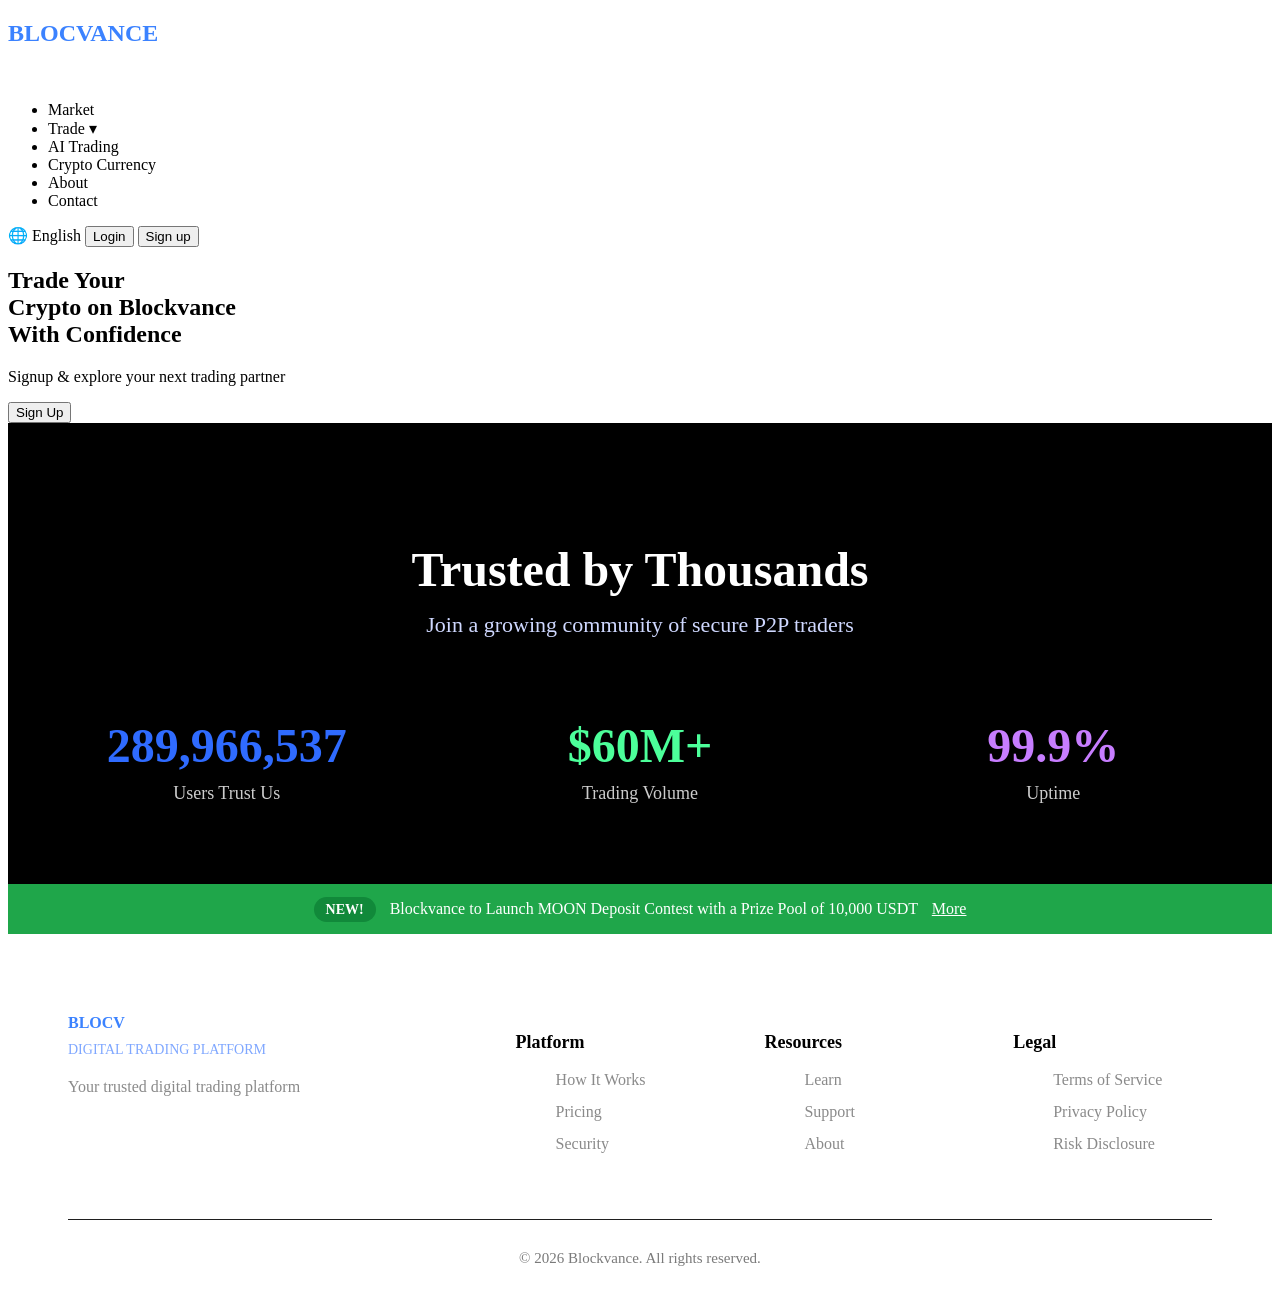
==== index.html @ 8c12515e "Add files via upload" ====
<!DOCTYPE html>
<html lang="en">
<head>
    <meta charset="UTF-8">
    <title>Blockvance - Digital Trading Platform</title>
    <link rel="stylesheet" href="style.css">
</head>
<body>

<!-- NAVBAR -->
<header>
    <div class="logo">
        <h2>BLOCVANCE</h2>
        <span>DIGITAL TRADING PLATFORM</span>
    </div>

    <nav>
        <ul>
            <li onclick="window.location.href='market.html'">Market</li>
            <li id="tradeBtn" onclick="toggleTradeDropdown(event)">
                Trade ▾
                <div class="trade-dropdown" id="tradeDropdown">
                    <a href="market.html">P2P</a>
                    <a href="spot.html">Spot Trading</a>
                </div>
            </li>
            <li onclick="window.location.href='ai-trading.html'">AI Trading</li>
            <li onclick="window.location.href='cypto.html'">Crypto Currency</li>
            <li onclick="window.location.href='about.html'">About</li>
            <li onclick="window.location.href='contact.html'">Contact</li>
        </ul>
    </nav>

    <div class="nav-buttons">
        <span class="lang">🌐 English</span>
        <button class="login" onclick="window.location.href='login.html'">Login</button>
        <button class="signup" onclick="window.location.href='signup.html'">Sign up</button>
    </div>
</header>


<!-- HERO SECTION -->
<section class="hero">

    <div class="left">

        <h1>
            Trade Your <br>
            Crypto on <span>Blockvance</span> <br>
            With Confidence
        </h1>

        <p>Signup & explore your next trading partner</p>

        <button class="big-signup" onclick="window.location.href='signup.html'">Sign Up</button>
    </div>

</section>

<!-- TRUSTED BY THOUSANDS SECTION -->
<section class="trusted-by-thousands">
    <div class="container">
        <h1>Trusted by Thousands</h1>
        <div class="subtitle">Join a growing community of secure P2P traders</div>

        <div class="stats">
            <div class="stat">
                <div id="userCount" class="stat-number blue">127,966,534</div>
                <div class="stat-label">Users Trust Us</div>
            </div>

            <div class="stat">
                <div class="stat-number green">$60M+</div>
                <div class="stat-label">Trading Volume</div>
            </div>

            <div class="stat">
                <div class="stat-number purple">99.9%</div>
                <div class="stat-label">Uptime</div>
            </div>
        </div>
    </div>
</section>

<style>
    .trusted-by-thousands {
        background: #000;
        color: #fff;
        padding: 80px 20px;
        text-align: center;
    }

    .trusted-by-thousands .container {
        width: 100%;
        max-width: 1200px;
        margin: 0 auto;
    }

    .trusted-by-thousands h1 {
        font-size: 48px;
        margin-bottom: 15px;
    }

    .trusted-by-thousands .subtitle {
        font-size: 22px;
        color: #cfd8ff;
        margin-bottom: 80px;
    }

    .trusted-by-thousands .stats {
        display: flex;
        justify-content: space-between;
        gap: 40px;
        flex-wrap: wrap;
    }

    .trusted-by-thousands .stat {
        flex: 1;
        min-width: 250px;
    }

    .trusted-by-thousands .stat-number {
        font-size: 48px;
        font-weight: bold;
        margin-bottom: 10px;
    }

    .trusted-by-thousands .blue {
        color: #2f6bff;
    }

    .trusted-by-thousands .green {
        color: #4cff9a;
    }

    .trusted-by-thousands .purple {
        color: #c77dff;
    }

    .trusted-by-thousands .stat-label {
        font-size: 18px;
        color: #cccccc;
    }
</style>

<script>
    let users = 289966534;
    const userCountElement = document.getElementById("userCount");

    function formatNumber(num) {
        return num.toLocaleString();
    }

    setInterval(() => {
        const increase = Math.floor(Math.random() * 50) + 1;
        users += increase;
        userCountElement.textContent = formatNumber(users);
    }, 1000);

    function toggleTradeDropdown(event) {
        event.stopPropagation();
        document.getElementById('tradeDropdown').classList.toggle('show');
    }

    window.addEventListener('click', function() {
        document.getElementById('tradeDropdown').classList.remove('show');
    });
</script>

<!-- ANNOUNCEMENT BAR -->
<div class="announcement">
    <span>NEW!</span>
    Blockvance to Launch MOON Deposit Contest with a Prize Pool of 10,000 USDT
    <a href="#">More</a>
</div>

<!-- FOOTER -->
<footer>
    <div class="footer-grid">

        <div>
            <div class="logo">BLOCV<span>ANCE</span></div>
            <div class="tagline">DIGITAL TRADING PLATFORM</div>
            <div class="description">
                Your trusted digital trading platform
            </div>
        </div>

        <div>
            <h3>Platform</h3>
            <ul>
                <li>How It Works</li>
                <li>Pricing</li>
                <li>Security</li>
            </ul>
        </div>

        <div>
            <h3>Resources</h3>
            <ul>
                <li>Learn</li>
                <li>Support</li>
                <li>About</li>
            </ul>
        </div>

        <div>
            <h3>Legal</h3>
            <ul>
                <li>Terms of Service</li>
                <li>Privacy Policy</li>
                <li>Risk Disclosure</li>
            </ul>
        </div>

    </div>

    <hr>

    <div class="copyright">
        © 2026 Blockvance. All rights reserved.
    </div>
</footer>

<style>
    /* TOP ANNOUNCEMENT BAR */
    .announcement {
        background: #1fa64a;
        color: #fff;
        text-align: center;
        padding: 16px 10px;
        font-size: 16px;
    }

    .announcement span {
        background: #11893a;
        padding: 5px 12px;
        border-radius: 20px;
        margin-right: 10px;
        font-weight: bold;
        font-size: 14px;
    }

    .announcement a {
        color: #ffffff;
        text-decoration: underline;
        margin-left: 10px;
        font-weight: 500;
    }

    /* Trade Dropdown */
    .trade-dropdown {
        display: none;
        position: absolute;
        top: 100%;
        left: 0;
        background-color: #111827;
        border-radius: 8px;
        min-width: 150px;
        box-shadow: 0 5px 15px rgba(0,0,0,0.5);
        z-index: 1000;
        margin-top: 10px;
    }

    .trade-dropdown a {
        display: block;
        padding: 12px 20px;
        color: white;
        text-decoration: none;
        transition: background 0.3s;
    }

    .trade-dropdown a:hover {
        background-color: #1f2937;
    }

    #tradeBtn {
        position: relative;
    }

    .trade-dropdown.show {
        display: block;
    }

    /* FOOTER */
    footer {
        padding: 80px 60px 30px;
        max-width: 1400px;
        margin: auto;
    }

    .footer-grid {
        display: grid;
        grid-template-columns: 2fr 1fr 1fr 1fr;
        gap: 50px;
    }

    .logo {
        font-size: 16px;
        font-weight: bold;
        color: #3b82ff;
        margin-bottom: 10px;
    }

    .logo span {
        color: #ffffff;
    }

    .tagline {
        font-size: 14px;
        color: #7fa7ff;
        margin-bottom: 20px;
    }

    .description {
        color: #8a8a8a;
        font-size: 16px;
        max-width: 300px;
    }

    footer h3 {
        font-size: 18px;
        margin-bottom: 18px;
    }

    footer ul {
        list-style: none;
    }

    footer ul li {
        margin-bottom: 14px;
        color: #8a8a8a;
        font-size: 16px;
        cursor: pointer;
    }

    footer ul li:hover {
        color: #ffffff;
    }

    footer hr {
        border: none;
        border-top: 1px solid #1f1f1f;
        margin: 50px 0 30px;
    }

    .copyright {
        text-align: center;
        color: #7a7a7a;
        font-size: 15px;
    }

    /* RESPONSIVE */
    @media (max-width: 900px) {
        .footer-grid {
            grid-template-columns: 1fr 1fr;
        }
    }

    @media (max-width: 600px) {
        .footer-grid {
            grid-template-columns: 1fr;
        }
    }
</style>

</body>
</html>
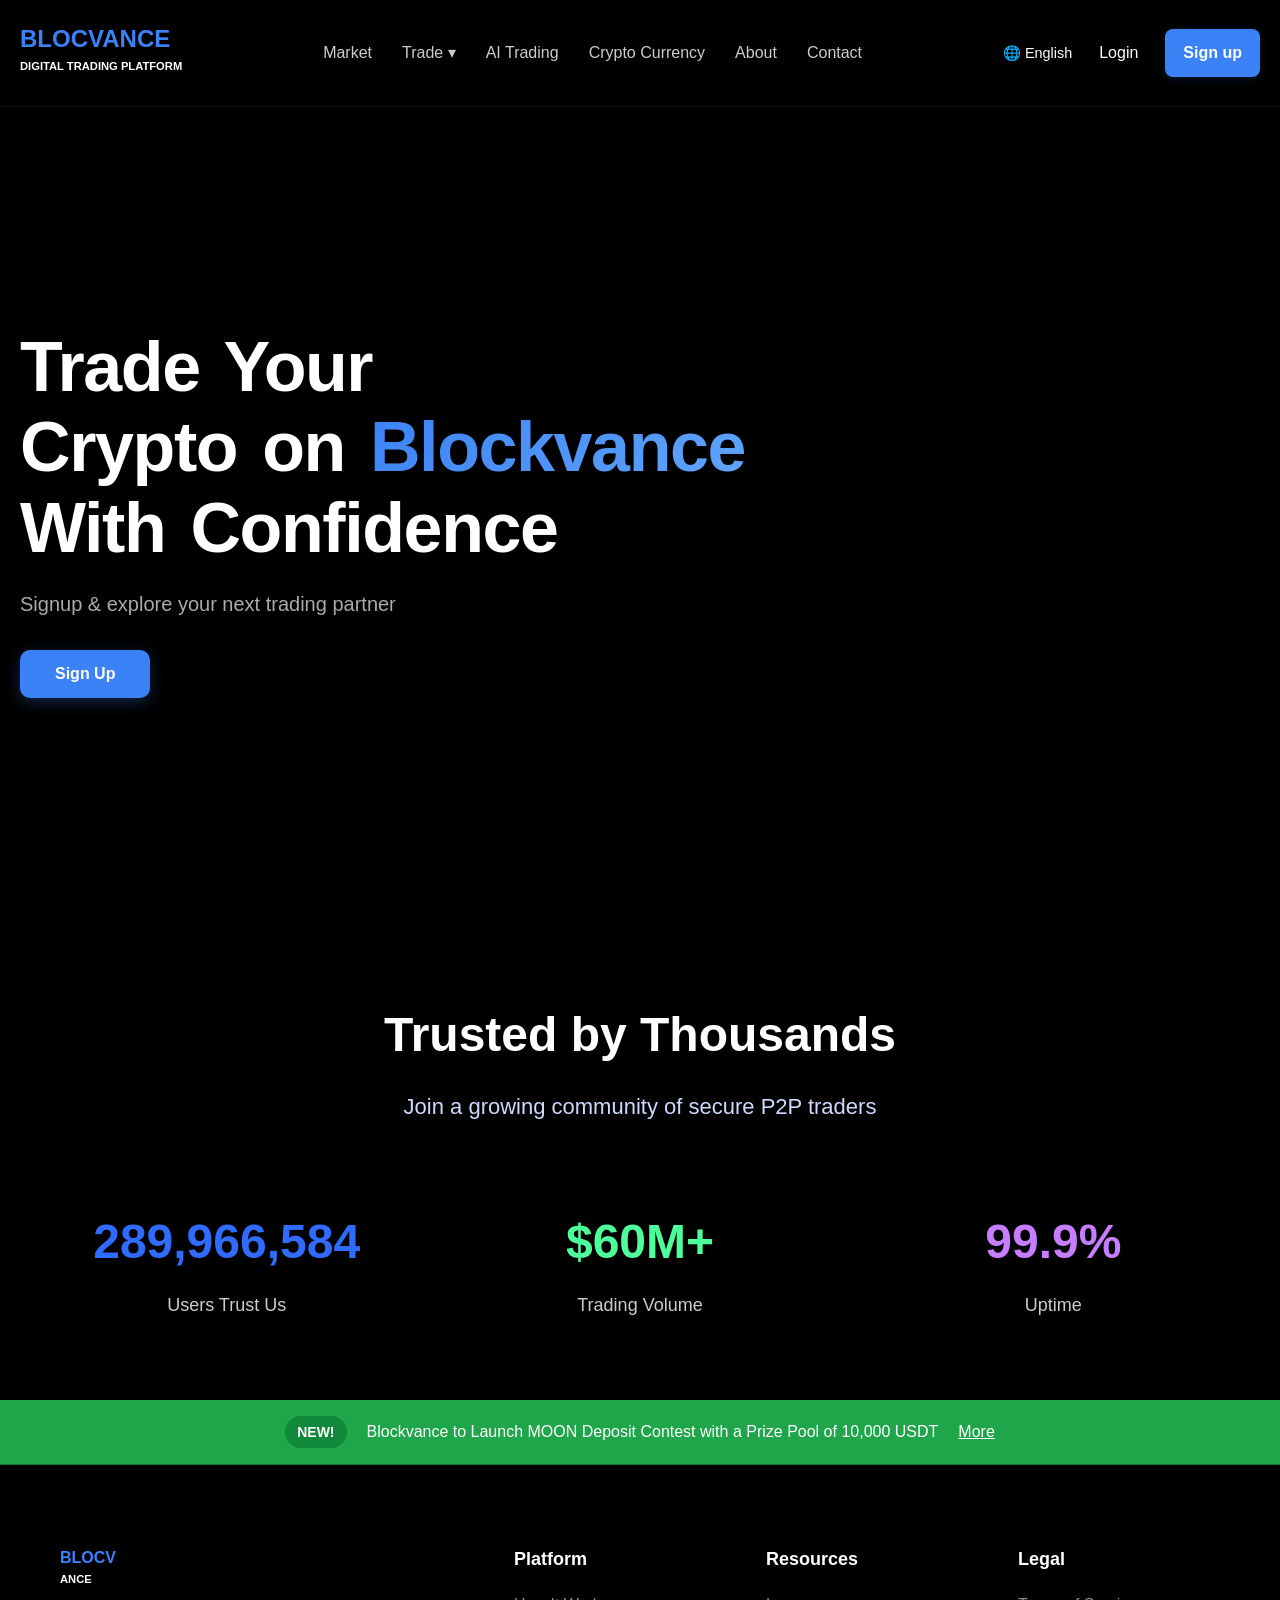
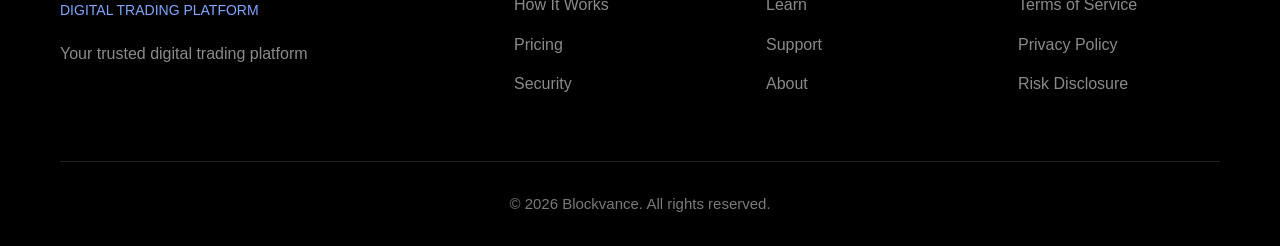
==== commit 71ab2742: "Add files via upload" ====
--- a/index.html
+++ b/index.html
@@ -2,6 +2,11 @@
 <html lang="en">
 <head>
     <meta charset="UTF-8">
+    <meta name="viewport" content="width=device-width, initial-scale=1.0, maximum-scale=5.0, user-scalable=yes, viewport-fit=cover">
+    <meta name="description" content="Blockvance - Digital Crypto Trading Platform">
+    <meta name="theme-color" content="#000000">
+    <meta name="apple-mobile-web-app-capable" content="yes">
+    <meta name="apple-mobile-web-app-status-bar-style" content="black-translucent">
     <title>Blockvance - Digital Trading Platform</title>
     <link rel="stylesheet" href="style.css">
 </head>
@@ -14,7 +19,13 @@
         <span>DIGITAL TRADING PLATFORM</span>
     </div>
 
-    <nav>
+    <button class="menu-toggle" id="menuToggle" aria-label="Toggle menu">
+        <span></span>
+        <span></span>
+        <span></span>
+    </button>
+
+    <nav id="mobileNav">
         <ul>
             <li onclick="window.location.href='market.html'">Market</li>
             <li id="tradeBtn" onclick="toggleTradeDropdown(event)">
@@ -157,6 +168,28 @@
         userCountElement.textContent = formatNumber(users);
     }, 1000);
 
+    // Mobile Menu Toggle
+    const menuToggle = document.getElementById('menuToggle');
+    const mobileNav = document.getElementById('mobileNav');
+
+    if (menuToggle) {
+        menuToggle.addEventListener('click', function() {
+            mobileNav.classList.toggle('active');
+            menuToggle.classList.toggle('active');
+        });
+    }
+
+    // Close menu when nav item is clicked
+    const navLinks = mobileNav.querySelectorAll('a, li');
+    navLinks.forEach(link => {
+        link.addEventListener('click', function() {
+            if (!link.classList.contains('trade-dropdown')) {
+                mobileNav.classList.remove('active');
+                if (menuToggle) menuToggle.classList.remove('active');
+            }
+        });
+    });
+
     function toggleTradeDropdown(event) {
         event.stopPropagation();
         document.getElementById('tradeDropdown').classList.toggle('show');
--- a/style.css
+++ b/style.css
@@ -0,0 +1,951 @@
+* {
+    margin: 0;
+    padding: 0;
+    box-sizing: border-box;
+    font-family: -apple-system, BlinkMacSystemFont, 'Segoe UI', 'Roboto', 'Oxygen', 'Ubuntu', 'Cantarell', sans-serif;
+}
+
+html {
+    font-size: 16px;
+}
+
+body {
+    background: #000;
+    color: white;
+    line-height: 1.6;
+    -webkit-font-smoothing: antialiased;
+    -moz-osx-font-smoothing: grayscale;
+    scroll-behavior: smooth;
+}
+
+/* HEADER */
+header {
+    display: flex;
+    justify-content: space-between;
+    align-items: center;
+    padding: 20px 20px;
+    flex-wrap: wrap;
+    background: #000;
+    position: sticky;
+    top: 0;
+    z-index: 1000;
+    border-bottom: 1px solid #111;
+}
+
+.logo h2 {
+    color: #3b82f6;
+    font-size: 1.5rem;
+}
+
+.logo span {
+    font-size: 0.7rem;
+    color: #aaa;
+    display: block;
+}
+
+nav {
+    flex: 1;
+    display: flex;
+    justify-content: center;
+}
+
+nav ul {
+    display: flex;
+    gap: 30px;
+    list-style: none;
+    color: #ccc;
+    flex-wrap: wrap;
+    align-items: center;
+}
+
+nav ul li {
+    font-size: 1rem;
+    cursor: pointer;
+    white-space: nowrap;
+    transition: all 0.3s ease;
+    padding: 8px 5px;
+}
+
+nav ul li:hover {
+    color: #3b82f6;
+}
+
+.nav-buttons {
+    display: flex;
+    align-items: center;
+    gap: 15px;
+    margin-left: auto;
+}
+
+.lang {
+    font-size: 0.9rem;
+    white-space: nowrap;
+}
+
+.login {
+    background: none;
+    border: none;
+    color: white;
+    cursor: pointer;
+    font-size: 1rem;
+    padding: 8px 12px;
+    min-height: 48px;
+    min-width: 48px;
+    display: flex;
+    align-items: center;
+    transition: all 0.3s ease;
+    border-radius: 8px;
+}
+
+.login:hover {
+    background: rgba(59, 130, 246, 0.1);
+    color: #3b82f6;
+}
+
+.login:active {
+    transform: scale(0.95);
+}
+
+.signup {
+    background: #3b82f6;
+    border: none;
+    padding: 10px 18px;
+    border-radius: 8px;
+    color: white;
+    cursor: pointer;
+    font-size: 1rem;
+    min-height: 48px;
+    min-width: 48px;
+    transition: all 0.3s ease;
+    font-weight: 600;
+    box-shadow: 0 2px 8px rgba(59, 130, 246, 0.2);
+}
+
+.signup:hover {
+    background: #2563eb;
+    box-shadow: 0 4px 12px rgba(59, 130, 246, 0.3);
+}
+
+.signup:active {
+    transform: scale(0.95);
+}
+
+/* HERO */
+.hero {
+    display: flex;
+    justify-content: space-between;
+    align-items: center;
+    padding: 40px 20px;
+    min-height: 90vh;
+    gap: 20px;
+    position: relative;
+}
+
+/* LEFT SIDE */
+.left {
+    flex: 1;
+    z-index: 1;
+}
+
+.left h1 {
+    font-size: clamp(1.8rem, 8vw, 70px);
+    line-height: 1.15;
+    margin-bottom: 20px;
+    word-spacing: 0.1em;
+    font-weight: 700;
+    letter-spacing: -0.02em;
+}
+
+.left span {
+    color: #3b82f6;
+    background: linear-gradient(135deg, #3b82f6 0%, #60a5fa 100%);
+    -webkit-background-clip: text;
+    -webkit-text-fill-color: transparent;
+    background-clip: text;
+}
+
+.left p {
+    margin-top: 20px;
+    color: #aaa;
+    font-size: clamp(1rem, 3vw, 20px);
+    line-height: 1.6;
+}
+
+.big-signup {
+    margin-top: 30px;
+    padding: 15px 35px;
+    font-size: 1rem;
+    background: #3b82f6;
+    border: none;
+    border-radius: 10px;
+    color: white;
+    cursor: pointer;
+    min-height: 48px;
+    min-width: 48px;
+    transition: all 0.3s ease;
+    font-weight: 600;
+    box-shadow: 0 4px 15px rgba(59, 130, 246, 0.3);
+}
+
+.big-signup:hover {
+    background: #2563eb;
+    box-shadow: 0 6px 20px rgba(59, 130, 246, 0.4);
+    transform: translateY(-2px);
+}
+
+.big-signup:active {
+    transform: scale(0.98);
+}
+
+/* RIGHT SIDE */
+.right {
+    position: relative;
+    width: 600px;
+    height: 600px;
+    flex-shrink: 0;
+}
+
+/* Glow Effect */
+.glow {
+    position: absolute;
+    bottom: 0;
+    right: 0;
+    width: 100%;
+    height: 100%;
+    background: radial-gradient(circle at 20% 80%, rgba(59,130,246,0.12), transparent 20%),
+                radial-gradient(circle at 80% 20%, rgba(59,130,246,0.08), transparent 20%);
+    filter: blur(40px);
+    z-index: -1;
+}
+
+/* Why Choose Section */
+.why-choose {
+    padding: 60px 20px;
+    text-align: center;
+    background: #000;
+}
+
+.why-choose h2 {
+    font-size: clamp(1.5rem, 5vw, 45px);
+    font-weight: 700;
+    color: white;
+    margin: 0 auto 20px;
+}
+
+/* Ready to Start Section */
+.ready-to-start {
+    padding: 60px 20px;
+    text-align: center;
+    background: #000;
+}
+
+.ready-to-start h2 {
+    font-size: clamp(1.8rem, 6vw, 55px);
+    font-weight: 700;
+    color: white;
+    margin-bottom: 20px;
+}
+
+.ready-to-start p {
+    font-size: clamp(1rem, 2vw, 18px);
+    color: #aaa;
+}
+
+.get-started {
+    margin-top: 25px;
+    background: #3b82f6;
+    border: none;
+    padding: 12px 24px;
+    border-radius: 8px;
+    color: white;
+    cursor: pointer;
+    font-size: 1rem;
+    min-height: 44px;
+    transition: 0.3s ease;
+}
+
+.get-started:hover {
+    background: #2563eb;
+}
+
+.get-started:active {
+    transform: scale(0.98);
+}
+
+/* ANNOUNCEMENT BAR */
+.announcement {
+  background: linear-gradient(135deg, #1fa64a 0%, #15803d 100%);
+  padding: 12px 15px;
+  display: flex;
+  justify-content: center;
+  border-bottom: 1px solid #0f7031;
+  align-items: center;
+  flex-wrap: wrap;
+  gap: 10px;
+}
+
+.announcement-content {
+  width: 100%;
+  display: flex;
+  justify-content: center;
+  align-items: center;
+  font-size: 14px;
+  color: #fff;
+  flex-wrap: wrap;
+  gap: 8px;
+}
+
+.announcement-text {
+  background-color: transparent;
+  padding: 0;
+  border-radius: 0;
+  color: #fff;
+  display: inline;
+  text-align: center;
+  font-size: 0.95rem;
+  line-height: 1.5;
+}
+
+.new-badge {
+  background-color: #0d5a2d;
+  padding: 4px 12px;
+  border-radius: 20px;
+  font-weight: bold;
+  margin-right: 0;
+  font-size: 12px;
+  display: inline-block;
+}
+
+.announcement-text a {
+  color: #fff;
+  margin-left: 5px;
+  font-weight: 600;
+  text-decoration: underline;
+  transition: opacity 0.3s ease;
+}
+
+.announcement-text a:hover {
+  opacity: 0.9;
+}
+
+/* FOOTER */
+.main-footer {
+  background-color: #000;
+  padding: 70px 0 30px;
+  color: #aaa;
+}
+
+.footer-wrapper {
+  width: 85%;
+  margin: auto;
+  display: flex;
+  justify-content: space-between;
+}
+
+.footer-col {
+  width: 22%;
+}
+
+.footer-col h3 {
+  color: #fff;
+  margin-bottom: 20px;
+  font-size: 20px;
+}
+
+.footer-col ul {
+  list-style: none;
+}
+
+.footer-col ul li {
+  margin-bottom: 14px;
+}
+
+.footer-col ul li a {
+  text-decoration: none;
+  color: #6f86a6;
+  font-size: 17px;
+  transition: 0.3s ease;
+}
+
+.footer-col ul li a:hover {
+  color: #1faa59;
+}
+
+/* BRAND SECTION */
+.brand {
+  text-align: left;
+}
+
+.brand h2 {
+  color: #2f80ff;
+  font-size: 28px;
+  margin-bottom: 8px;
+}
+
+.brand .sub {
+  color: #2f80ff;
+  font-size: 12px;
+  margin-bottom: 20px;
+  letter-spacing: 1px;
+}
+
+.brand .desc {
+  font-size: 18px;
+  color: #6f86a6;
+}
+
+/* DIVIDER */
+.divider {
+  width: 85%;
+  margin: 40px auto 20px;
+  border: 0;
+  border-top: 1px solid #222;
+}
+
+/* COPYRIGHT */
+.copyright {
+  text-align: center;
+  color: #6f86a6;
+  font-size: 18px;
+}
+
+/* ======================== MOBILE RESPONSIVE DESIGN ======================== */
+
+/* HAMBURGER MENU */
+.menu-toggle {
+    display: none;
+    flex-direction: column;
+    background: none;
+    border: none;
+    cursor: pointer;
+    padding: 8px;
+    gap: 5px;
+    z-index: 1001;
+}
+
+.menu-toggle span {
+    width: 25px;
+    height: 3px;
+    background: white;
+    border-radius: 2px;
+    transition: all 0.3s ease;
+}
+
+.menu-toggle.active span:nth-child(1) {
+    transform: rotate(45deg) translate(10px, 10px);
+}
+
+.menu-toggle.active span:nth-child(2) {
+    opacity: 0;
+}
+
+.menu-toggle.active span:nth-child(3) {
+    transform: rotate(-45deg) translate(7px, -7px);
+}
+
+/* Extra Small Devices (phones in portrait) - 320px and up */
+@media (max-width: 767px) {
+    html {
+        font-size: 14px;
+    }
+
+    body {
+        overflow-x: hidden;
+    }
+
+    header {
+        padding: 12px 15px;
+        gap: 15px;
+        flex-wrap: wrap;
+        width: 100%;
+    }
+
+    .logo h2 {
+        font-size: 1.2rem;
+        margin: 0;
+    }
+
+    .logo span {
+        font-size: 0.55rem;
+        line-height: 1;
+    }
+
+    .menu-toggle {
+        display: flex;
+        order: 3;
+        margin-left: auto;
+    }
+
+    nav {
+        order: 4;
+        width: 100%;
+    }
+
+    #mobileNav {
+        max-height: 0;
+        overflow: hidden;
+        transition: max-height 0.3s ease;
+        width: 100%;
+    }
+
+    #mobileNav.active {
+        max-height: 500px;
+        overflow-y: auto;
+    }
+
+    nav ul {
+        gap: 0;
+        flex-direction: column;
+        justify-content: flex-start;
+        font-size: 0.95rem;
+        padding: 15px 10px;
+        background: #111;
+        border-radius: 8px;
+        border: 1px solid #222;
+        margin-top: 10px;
+    }
+
+    nav ul li {
+        padding: 12px 15px;
+        border-bottom: 1px solid #222;
+        cursor: pointer;
+        min-height: 44px;
+        display: flex;
+        align-items: center;
+    }
+
+    nav ul li:last-child {
+        border-bottom: none;
+    }
+
+    .nav-buttons {
+        order: 2;
+        margin-left: 0;
+        gap: 8px;
+        width: 100%;
+    }
+
+    .lang {
+        display: none;
+    }
+
+    .login {
+        flex: 1;
+        padding: 10px;
+        font-size: 0.9rem;
+        min-height: 44px;
+    }
+
+    .signup {
+        flex: 1;
+        padding: 10px;
+        font-size: 0.9rem;
+        min-height: 44px;
+    }
+
+    /* Hero Section */
+    .hero {
+        padding: 20px 15px;
+        min-height: auto;
+        flex-direction: column;
+        gap: 30px;
+        margin-top: 10px;
+    }
+
+    .left h1 {
+        font-size: 1.75rem;
+        margin-bottom: 15px;
+        line-height: 1.2;
+        word-break: break-word;
+    }
+
+    .left p {
+        font-size: 0.95rem;
+        margin-top: 10px;
+        line-height: 1.5;
+    }
+
+    .big-signup {
+        width: 100%;
+        margin-top: 20px;
+        padding: 14px 20px;
+        font-size: 1rem;
+        min-height: 48px;
+        font-weight: 600;
+    }
+
+    .right {
+        display: none;
+    }
+
+    /* Trusted By Thousands Section */
+    .trusted-by-thousands {
+        padding: 50px 15px;
+        text-align: center;
+    }
+
+    .trusted-by-thousands h1 {
+        font-size: 1.6rem;
+        margin-bottom: 10px;
+    }
+
+    .trusted-by-thousands .subtitle {
+        font-size: 0.9rem;
+        margin-bottom: 40px;
+        color: #aaa;
+    }
+
+    .trusted-by-thousands .stats {
+        display: flex;
+        flex-direction: column;
+        gap: 25px;
+    }
+
+    .trusted-by-thousands .stat {
+        flex: 1;
+        min-width: auto;
+        background: #111;
+        padding: 20px 15px;
+        border-radius: 10px;
+        border: 1px solid #222;
+    }
+
+    .trusted-by-thousands .stat-number {
+        font-size: 1.8rem;
+        font-weight: bold;
+        margin-bottom: 8px;
+    }
+
+    .trusted-by-thousands .stat-label {
+        font-size: 0.9rem;
+        color: #aaa;
+    }
+
+    /* Announcement */
+    .announcement {
+        padding: 12px 10px;
+        font-size: 0.85rem;
+        text-align: center;
+    }
+
+    .announcement span {
+        padding: 4px 10px;
+        font-size: 0.75rem;
+    }
+
+    .announcement a {
+        margin-left: 5px;
+    }
+
+    /* Footer */
+    footer {
+        padding: 40px 15px 20px;
+    }
+
+    .footer-grid {
+        grid-template-columns: 1fr;
+        gap: 25px;
+    }
+
+    .logo {
+        font-size: 14px;
+    }
+
+    .logo span {
+        color: #7fa7ff;
+    }
+
+    .tagline {
+        font-size: 0.85rem;
+        margin-bottom: 15px;
+    }
+
+    .description {
+        font-size: 0.9rem;
+        margin-bottom: 25px;
+    }
+
+    footer h3 {
+        font-size: 1rem;
+        margin-bottom: 12px;
+    }
+
+    footer ul li {
+        font-size: 0.9rem;
+        margin-bottom: 10px;
+        padding: 8px 0;
+    }
+
+    footer hr {
+        margin: 30px 0 20px;
+    }
+
+    .copyright {
+        font-size: 0.8rem;
+    }
+
+    /* Form Inputs Mobile */
+    input[type="text"],
+    input[type="email"],
+    input[type="password"],
+    input[type="number"],
+    textarea,
+    select {
+        font-size: 16px;
+        padding: 12px;
+        min-height: 44px;
+    }
+
+    /* Trade Dropdown Mobile */
+    .trade-dropdown {
+        position: relative;
+        background: none;
+        border: none;
+        min-width: auto;
+        padding: 0;
+        border-radius: 0;
+        box-shadow: none;
+        margin-top: 0;
+    }
+
+    .trade-dropdown a {
+        padding: 12px 20px;
+        font-size: 0.9rem;
+        background: #000;
+        border-left: 3px solid #3b82f6;
+        min-height: 44px;
+        display: flex;
+        align-items: center;
+    }
+
+    .trade-dropdown.show {
+        display: flex;
+        flex-direction: column;
+    }
+}
+
+/* Small Devices (landscape phones, tablets) - 768px and up */
+@media (min-width: 768px) and (max-width: 1024px) {
+    html {
+        font-size: 15px;
+    }
+
+    header {
+        padding: 15px 25px;
+    }
+
+    nav ul {
+        gap: 18px;
+        font-size: 0.95rem;
+    }
+
+    .hero {
+        padding: 35px 25px;
+        min-height: 85vh;
+    }
+
+    .left h1 {
+        font-size: 2.2rem;
+    }
+
+    .left p {
+        font-size: 1rem;
+    }
+
+    .big-signup {
+        min-height: 46px;
+        padding: 12px 28px;
+    }
+
+    .right {
+        width: 350px;
+        height: 350px;
+    }
+
+    .trusted-by-thousands {
+        padding: 60px 25px;
+    }
+
+    .trusted-by-thousands h1 {
+        font-size: 2rem;
+    }
+
+    .trusted-by-thousands .subtitle {
+        font-size: 1rem;
+        margin-bottom: 50px;
+    }
+
+    .trusted-by-thousands .stats {
+        display: grid;
+        grid-template-columns: 1fr 1fr;
+        gap: 20px;
+    }
+
+    .trusted-by-thousands .stat {
+        min-width: 200px;
+    }
+
+    .trusted-by-thousands .stat-number {
+        font-size: 2rem;
+    }
+
+    .trusted-by-thousands .stat-label {
+        font-size: 1rem;
+    }
+
+    footer {
+        padding: 60px 25px 30px;
+    }
+
+    .footer-grid {
+        grid-template-columns: 2fr 1fr 1fr 1fr;
+        gap: 35px;
+    }
+
+    footer h3 {
+        font-size: 1rem;
+    }
+
+    footer ul li {
+        font-size: 0.95rem;
+    }
+}
+
+/* Large Devices - Desktop (1025px and up) */
+@media (min-width: 1025px) {
+    .menu-toggle {
+        display: none;
+    }
+
+    nav {
+        order: initial !important;
+        width: auto !important;
+    }
+
+    #mobileNav {
+        max-height: none !important;
+        overflow: visible !important;
+    }
+
+    nav ul {
+        flex-direction: row;
+        padding: 0;
+        background: none;
+        border: none;
+        margin-top: 0;
+    }
+
+    nav ul li {
+        padding: 0;
+        border: none;
+        min-height: auto;
+    }
+
+    .nav-buttons {
+        margin-left: auto;
+        width: auto;
+    }
+
+    #mobileNav.active {
+        max-height: none;
+    }
+}
+
+/* OPTIMIZATION - Reduce motion for accessibility */
+@media (prefers-reduced-motion: reduce) {
+    * {
+        animation-duration: 0.01ms !important;
+        animation-iteration-count: 1 !important;
+        transition-duration: 0.01ms !important;
+    }
+}
+
+/* OPTIMIZATION - Better performance for small screens */
+@media (max-width: 480px) {
+    .glow {
+        filter: blur(20px);
+        opacity: 0.5;
+    }
+
+    body {
+        -webkit-font-smoothing: antialiased;
+        -moz-osx-font-smoothing: grayscale;
+    }
+}
+
+/* Form Inputs Optimization for Mobile */
+input[type="text"],
+input[type="email"],
+input[type="password"],
+input[type="number"],
+textarea,
+select {
+  font-size: 16px;
+  padding: 12px;
+  border-radius: 8px;
+  border: 1px solid #333;
+  background: #111;
+  color: white;
+  width: 100%;
+}
+
+input[type="text"]:focus,
+input[type="email"]:focus,
+input[type="password"]:focus,
+input[type="number"]:focus,
+textarea:focus,
+select:focus {
+  outline: none;
+  border-color: #3b82f6;
+  box-shadow: 0 0 5px rgba(59, 130, 246, 0.3);
+}
+
+/* Touch-Friendly Elements */
+button,
+a {
+  -webkit-tap-highlight-color: transparent;
+}
+
+/* Trade Dropdown Mobile */
+.trade-dropdown {
+  position: absolute;
+  top: 100%;
+  left: 0;
+  background: #111;
+  border: 1px solid #333;
+  border-radius: 8px;
+  padding: 10px 0;
+  min-width: 150px;
+  display: none;
+  flex-direction: column;
+  z-index: 1000;
+}
+
+.trade-dropdown a {
+  padding: 10px 20px;
+  color: #ccc;
+  text-decoration: none;
+  transition: 0.2s;
+  display: block;
+}
+
+.trade-dropdown a:hover {
+  background: #222;
+  color: #3b82f6;
+}
+
+@media (max-width: 767px) {
+  .trade-dropdown {
+    position: relative;
+    background: none;
+    border: none;
+    min-width: auto;
+    padding: 0;
+    border-radius: 0;
+  }
+
+  .trade-dropdown a {
+    padding: 8px 10px;
+    font-size: 0.9rem;
+  }
+}
